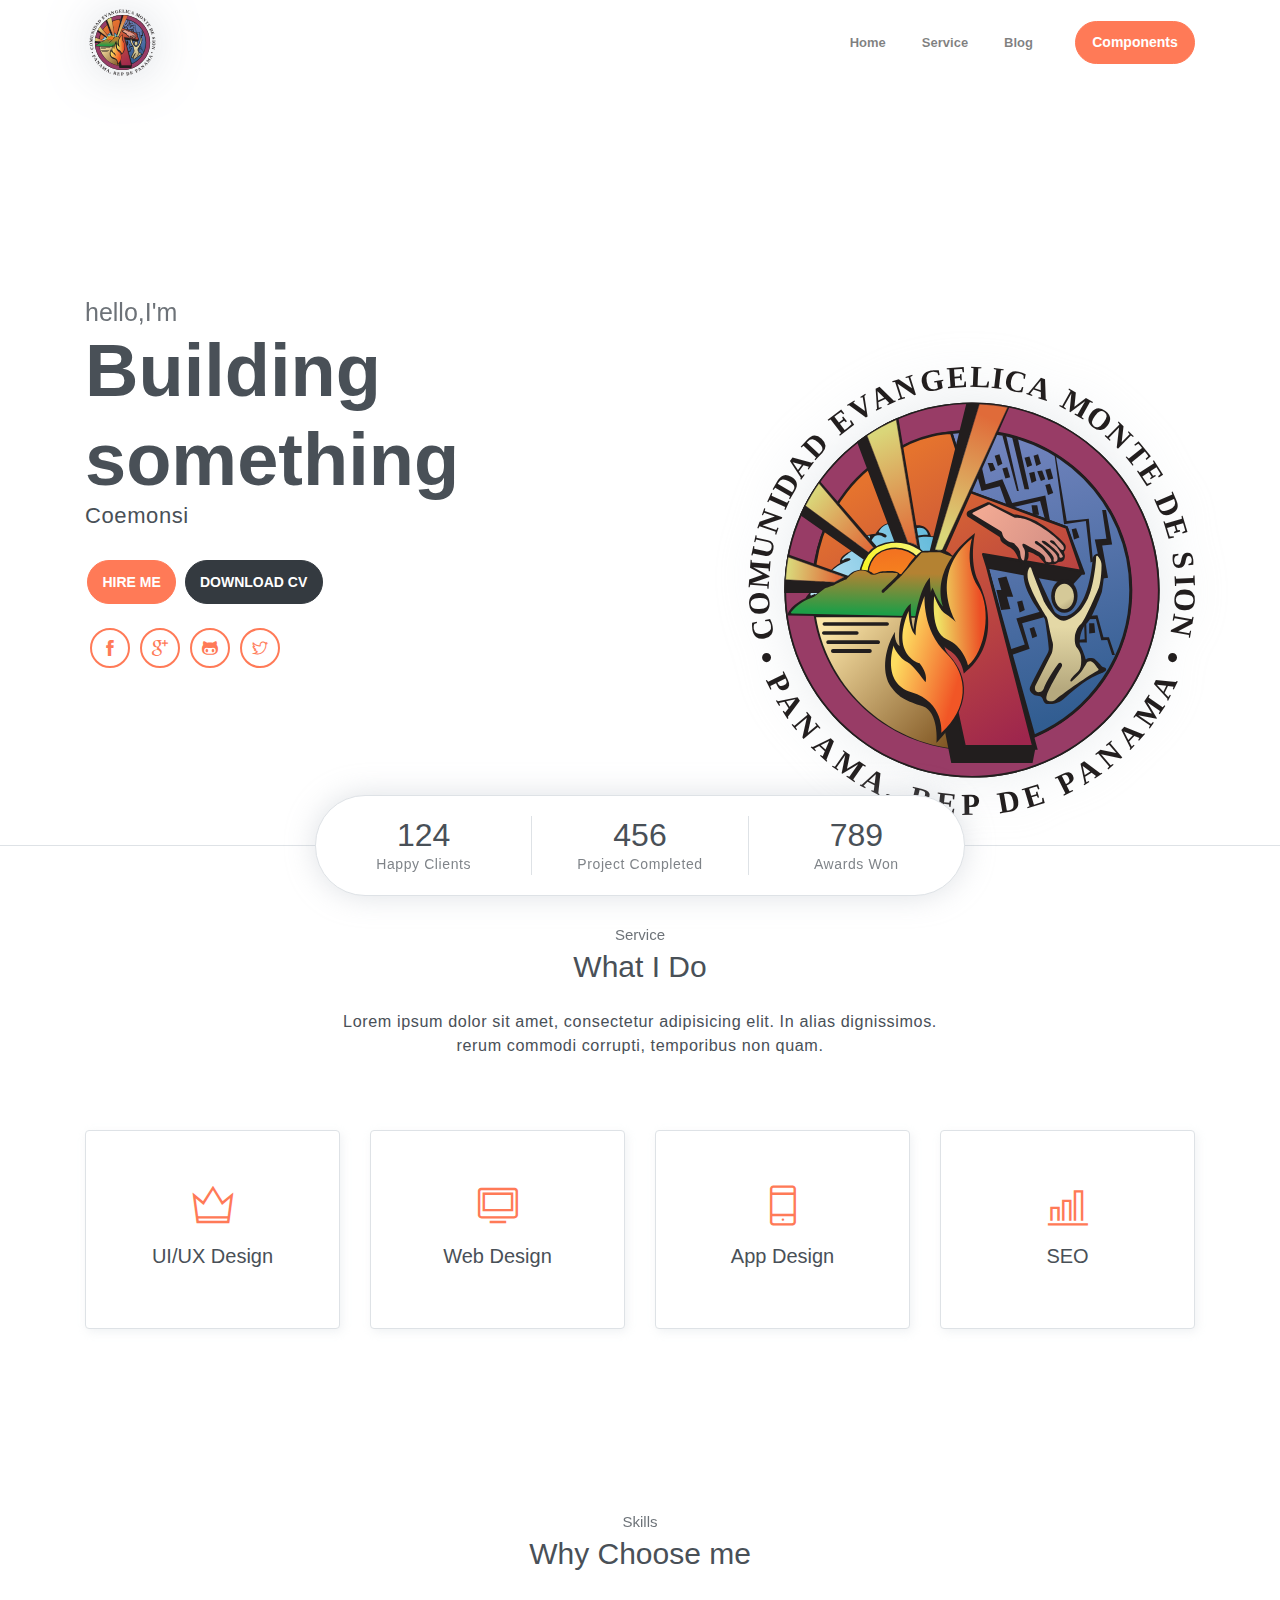
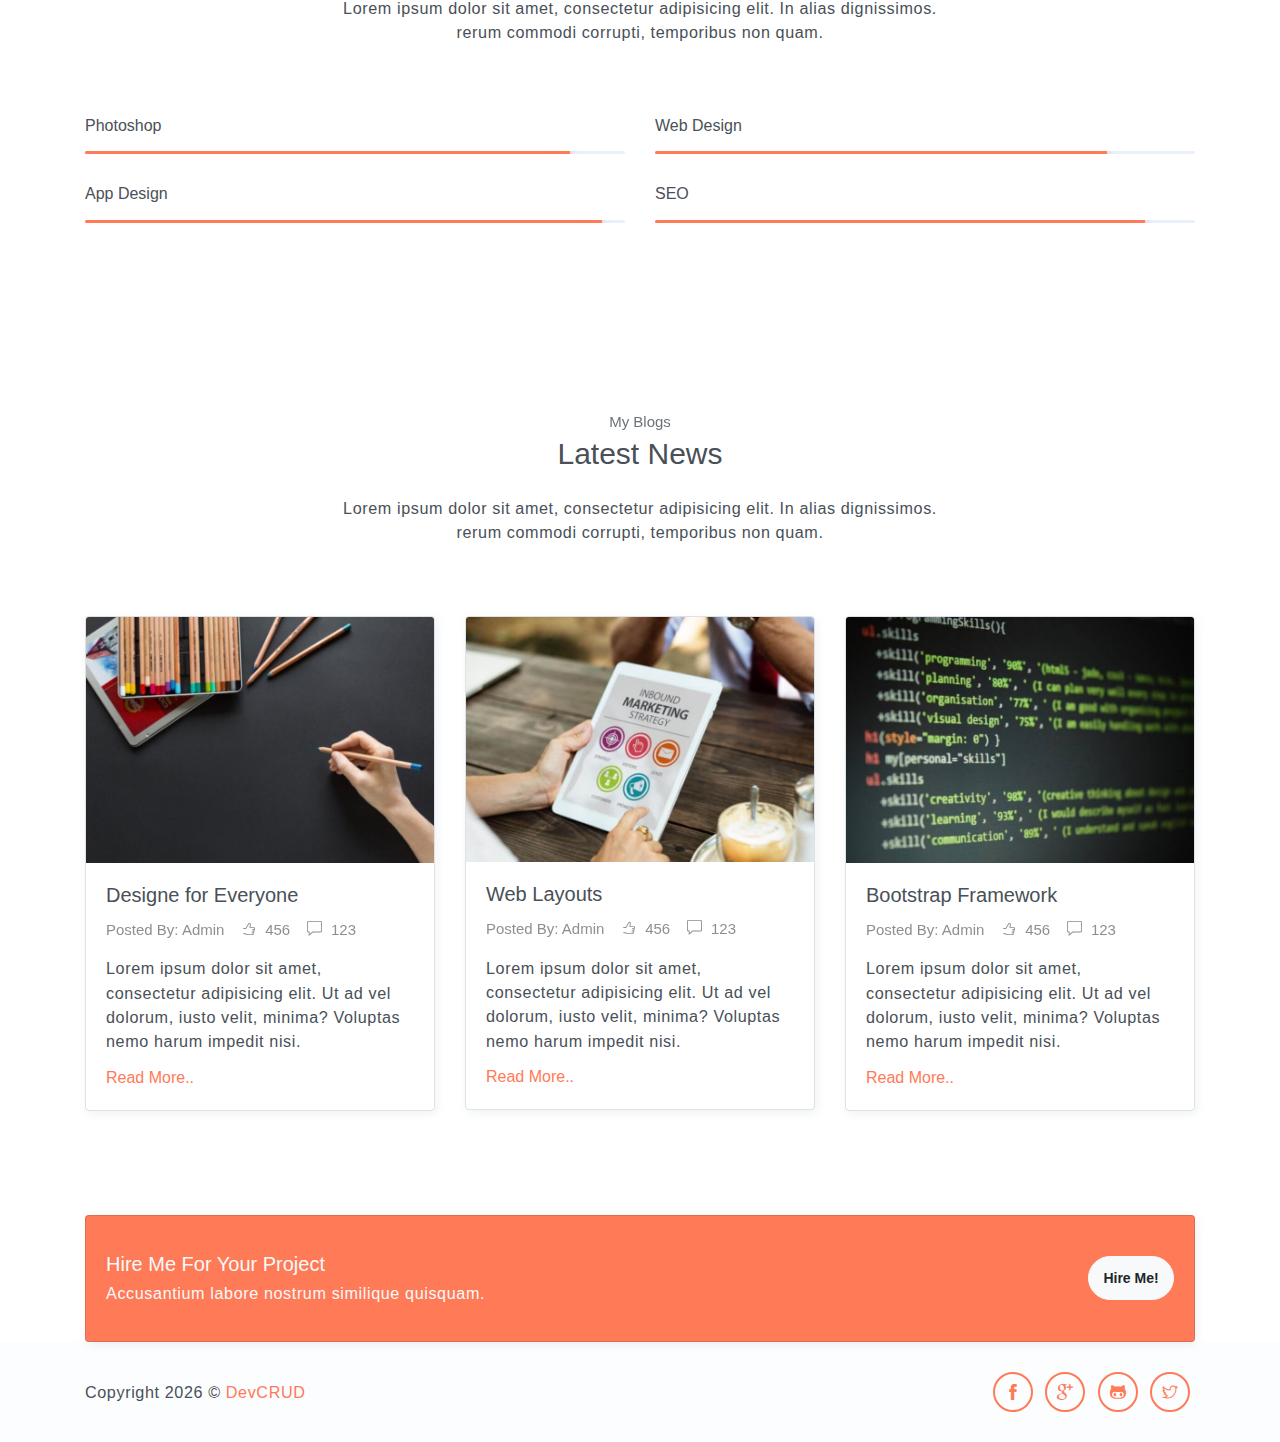
==== index.html @ 8ad47fa1 "Archivos para web agregados" ====
<!DOCTYPE html>
<html lang="en">
<head>
	<meta charset="utf-8">
    <meta name="viewport" content="width=device-width, initial-scale=1, shrink-to-fit=no">
    <meta name="description" content="Start your development with Steller landing page.">
    <meta name="author" content="Devcrud">
    <title>Steller Landing page | Free Bootstrap 4.1 landing page</title>
    <!-- font icons -->
    <link rel="stylesheet" href="assets/vendors/themify-icons/css/themify-icons.css">
    <!-- Bootstrap + Steller main styles -->
	<link rel="stylesheet" href="assets/css/style.css">
</head>
<body data-spy="scroll" data-target=".navbar" data-offset="40" id="home">

    <!-- Page navigation -->
    <nav class="navbar navbar-expand-lg navbar-light fixed-top" data-spy="affix" data-offset-top="0">
        <div class="container">
            <a class="navbar-brand" href="#"><img src="assets/imgs/logo-coemonsi.svg" alt=""></a>
            <button class="navbar-toggler" type="button" data-toggle="collapse" data-target="#navbarSupportedContent" aria-controls="navbarSupportedContent" aria-expanded="false" aria-label="Toggle navigation">
                <span class="navbar-toggler-icon"></span>
            </button>

            <div class="collapse navbar-collapse" id="navbarSupportedContent">
                <ul class="navbar-nav ml-auto align-items-center">
                    <li class="nav-item">
                        <a class="nav-link" href="#home">Home</a>
                    </li>
                    <li class="nav-item">
                        <a class="nav-link" href="#service">Service</a>
                    </li>                   
                    <li class="nav-item">
                        <a class="nav-link" href="#blog">Blog</a>
                    </li>
                    <li class="nav-item">
                        <a class="- btn btn-primary rounded ml-4" href="components.html">Components</a>
                    </li>
                </ul>
            </div>
        </div>          
    </nav>
    <!-- End of page navibation -->

    <!-- Page Header -->
    <header class="header" id="home">
        <div class="container">
            <div class="infos">
                <h6 class="subtitle">hello,I'm</h6>
                <h6 class="title">Building something</h6>
                <p>Coemonsi</p>

                <div class="buttons pt-3">
                    <button class="btn btn-primary rounded">HIRE ME</button>
                    <button class="btn btn-dark rounded">DOWNLOAD CV</button>
                </div>      

                <div class="socials mt-4">
                    <a class="social-item" href="javascript:void(0)"><i class="ti-facebook"></i></a>
                    <a class="social-item" href="javascript:void(0)"><i class="ti-google"></i></a>
                    <a class="social-item" href="javascript:void(0)"><i class="ti-github"></i></a>
                    <a class="social-item" href="javascript:void(0)"><i class="ti-twitter"></i></a>
                </div>
            </div>              
            <div class="img-holder">
                <img src="assets/imgs/logo-coemonsi.svg" alt="">
            </div>      
        </div>  

        <!-- Header-widget -->
        <div class="widget">
            <div class="widget-item">
                <h2>124</h2>
                <p>Happy Clients</p>
            </div>
            <div class="widget-item">
                <h2>456</h2>
                <p>Project Completed</p>
            </div>
            <div class="widget-item">
                <h2>789</h2>
                <p>Awards Won</p>
            </div>
        </div>
    </header>
    <!-- End of Page Header -->
    
    <!-- Service section -->
    <section id="service" class="section">
        <div class="container text-center">
            <h6 class="subtitle">Service</h6>
            <h6 class="section-title mb-4">What I Do</h6>
            <p class="mb-5 pb-4">Lorem ipsum dolor sit amet, consectetur adipisicing elit. In alias dignissimos. <br> rerum commodi corrupti, temporibus non quam.</p>

            <div class="row">
                <div class="col-sm-6 col-md-3 mb-4">
                    <div class="custom-card card border">
                        <div class="card-body">
                            <i class="icon ti-crown"></i>
                            <h5>UI/UX Design</h5>
                        </div>
                    </div>
                </div>
                <div class="col-sm-6 col-md-3 mb-4">
                    <div class="custom-card card border">
                        <div class="card-body">
                            <i class="icon ti-desktop"></i>
                            <h5>Web Design</h5>
                        </div>
                    </div>
                </div>
                <div class="col-sm-6 col-md-3 mb-4">
                    <div class="custom-card card border">
                        <div class="card-body">
                            <i class="icon ti-mobile"></i>
                            <h5>App Design</h5>
                        </div>
                    </div>
                </div>
                <div class="col-sm-6 col-md-3 mb-4">
                    <div class="custom-card card border">
                        <div class="card-body">
                            <i class="icon ti-bar-chart"></i>
                            <h5>SEO</h5>
                        </div>
                    </div>
                </div>
            </div>
        </div>
    </section>
    <!-- End of Sectoin -->

    <!-- Skills section -->
    <section class="section">
        <div class="container text-center">
            <h6 class="subtitle">Skills</h6>
            <h6 class="section-title mb-4">Why Choose me</h6>
            <p class="mb-5 pb-4">Lorem ipsum dolor sit amet, consectetur adipisicing elit. In alias dignissimos. <br> rerum commodi corrupti, temporibus non quam.</p>

            <div class="row text-left">
                <div class="col-sm-6">
                    <h6 class="mb-3">Photoshop</h6>
                    <div class="progress">
                        <div class="progress-bar bg-primary" role="progressbar" style="width: 89%;" aria-valuenow="25" aria-valuemin="0" aria-valuemax="100"><span>89%</span></div>
                    </div>
                </div>
                <div class="col-sm-6">
                    <h6 class="mb-3">Web Design</h6>
                    <div class="progress">
                        <div class="progress-bar bg-primary" role="progressbar" style="width: 83%;" aria-valuenow="25" aria-valuemin="0" aria-valuemax="100"><span>83%</span></div>
                    </div>
                </div>
                <div class="col-sm-6">
                    <h6 class="mb-3">App Design</h6>
                    <div class="progress">
                        <div class="progress-bar bg-primary" role="progressbar" style="width: 95%;" aria-valuenow="25" aria-valuemin="0" aria-valuemax="100"><span>95%</span></div>
                    </div>
                </div>
                <div class="col-sm-6">
                    <h6 class="mb-3">SEO</h6>
                    <div class="progress">
                        <div class="progress-bar bg-primary" role="progressbar" style="width: 90%;" aria-valuenow="25" aria-valuemin="0" aria-valuemax="100"><span>90%</span></div>
                    </div>
                </div>
            </div>  
        </div>
    </section>
    <!-- End of Skills sections -->

    <!-- Blog Section -->
    <section id="blog" class="section">
        <div class="container text-center">
            <h6 class="subtitle">My Blogs</h6>
            <h6 class="section-title mb-4">Latest News</h6>
            <p class="mb-5 pb-4">Lorem ipsum dolor sit amet, consectetur adipisicing elit. In alias dignissimos. <br> rerum commodi corrupti, temporibus non quam.</p>

            <div class="row text-left">
                <div class="col-md-4">
                    <div class="card border mb-4">
                        <img src="assets/imgs/blog-1.jpg" alt="" class="card-img-top w-100">
                        <div class="card-body">
                            <h5 class="card-title">Designe for Everyone</h5>
                            <div class="post-details">
                                <a href="javascript:void(0)">Posted By: Admin</a>
                                <a href="javascript:void(0)"><i class="ti-thumb-up"></i> 456</a>
                                <a href="javascript:void(0)"><i class="ti-comment"></i> 123</a>
                            </div>
                            <p>Lorem ipsum dolor sit amet, consectetur adipisicing elit. Ut ad vel dolorum, iusto velit, minima? Voluptas nemo harum impedit nisi.</p>
                            <a href="javascript:void(0)">Read More..</a>
                        </div>
                    </div>
                </div>
                <div class="col-md-4">
                    <div class="card border mb-4">
                        <img src="assets/imgs/blog-2.jpg" alt="" class="card-img-top w-100">
                        <div class="card-body">
                            <h5 class="card-title">Web Layouts</h5>
                            <div class="post-details">
                                <a href="javascript:void(0)">Posted By: Admin</a>
                                <a href="javascript:void(0)"><i class="ti-thumb-up"></i> 456</a>
                                <a href="javascript:void(0)"><i class="ti-comment"></i> 123</a>
                            </div>
                            <p>Lorem ipsum dolor sit amet, consectetur adipisicing elit. Ut ad vel dolorum, iusto velit, minima? Voluptas nemo harum impedit nisi.</p>
                            <a href="javascript:void(0)">Read More..</a>
                        </div>
                    </div>
                </div>
                <div class="col-md-4">
                    <div class="card border mb-4">
                        <img src="assets/imgs/blog-3.jpg" alt="" class="card-img-top w-100">
                        <div class="card-body">
                            <h5 class="card-title">Bootstrap Framework</h5>
                            <div class="post-details">
                                <a href="javascript:void(0)">Posted By: Admin</a>
                                <a href="javascript:void(0)"><i class="ti-thumb-up"></i> 456</a>
                                <a href="javascript:void(0)"><i class="ti-comment"></i> 123</a>
                            </div>
                            <p>Lorem ipsum dolor sit amet, consectetur adipisicing elit. Ut ad vel dolorum, iusto velit, minima? Voluptas nemo harum impedit nisi.</p>
                            <a href="javascript:void(0)">Read More..</a>
                        </div>
                    </div>
                </div>
            </div>
        </div>
    </section>

    <!-- Hire me section -->
    <section class="bg-gray p-0 section">
        <div class="container">
            <div class="card bg-primary">
                <div class="card-body text-light">
                    <div class="row align-items-center">
                        <div class="col-sm-9 text-center text-sm-left">
                            <h5 class="mt-3">Hire Me For Your Project</h5>
                            <p class="mb-3">Accusantium labore nostrum similique quisquam.</p>
                        </div>
                        <div class="col-sm-3 text-center text-sm-right">
                            <button class="btn btn-light rounded">Hire Me!</button>
                        </div>
                    </div>
                </div> 
            </div>
        </div>
    </section>      
    <!-- End od Hire me section. -->

    <!-- Page Footer -->
    <footer class="page-footer">
        <div class="container">
            <div class="row align-items-center">
                <div class="col-sm-6">
                    <p>Copyright <script>document.write(new Date().getFullYear())</script> &copy; <a href="http://www.devcrud.com" target="_blank">DevCRUD</a></p>
                </div>
                <div class="col-sm-6">
                    <div class="socials">
                        <a class="social-item" href="javascript:void(0)"><i class="ti-facebook"></i></a>
                        <a class="social-item" href="javascript:void(0)"><i class="ti-google"></i></a>
                        <a class="social-item" href="javascript:void(0)"><i class="ti-github"></i></a>
                        <a class="social-item" href="javascript:void(0)"><i class="ti-twitter"></i></a>
                    </div>
                </div>
            </div>
        </div>
    </footer> 
    <!-- End of page footer -->
	
	<!-- core  -->
    <script src="assets/vendors/jquery/jquery-3.4.1.min.js"></script>
    <script src="assets/js/navbar.js"></script>
</body>
</html>
---- assets/vendors/themify-icons/css/themify-icons.css ----
@font-face {
	font-family: 'themify';
	src:url("../fonts/themify.eot?-fvbane");
	src:url("../fonts/themify.eot?#iefix-fvbane") format("embedded-opentype"),
		url("../fonts/themify.woff?-fvbane") format("woff"),
		url("../fonts/themify.ttf?-fvbane") format("truetype"),
		url("../fonts/themify.svg?-fvbane#themify") format("svg");
	font-weight: normal;
	font-style: normal;
}

[class^="ti-"], [class*=" ti-"] {
	font-family: 'themify';
	speak: none;
	font-style: normal;
	font-weight: normal;
	font-variant: normal;
	text-transform: none;
	line-height: 1;

	/* Better Font Rendering =========== */
	-webkit-font-smoothing: antialiased;
	-moz-osx-font-smoothing: grayscale;
}

.ti-wand:before {
	content: "\e600";
}
.ti-volume:before {
	content: "\e601";
}
.ti-user:before {
	content: "\e602";
}
.ti-unlock:before {
	content: "\e603";
}
.ti-unlink:before {
	content: "\e604";
}
.ti-trash:before {
	content: "\e605";
}
.ti-thought:before {
	content: "\e606";
}
.ti-target:before {
	content: "\e607";
}
.ti-tag:before {
	content: "\e608";
}
.ti-tablet:before {
	content: "\e609";
}
.ti-star:before {
	content: "\e60a";
}
.ti-spray:before {
	content: "\e60b";
}
.ti-signal:before {
	content: "\e60c";
}
.ti-shopping-cart:before {
	content: "\e60d";
}
.ti-shopping-cart-full:before {
	content: "\e60e";
}
.ti-settings:before {
	content: "\e60f";
}
.ti-search:before {
	content: "\e610";
}
.ti-zoom-in:before {
	content: "\e611";
}
.ti-zoom-out:before {
	content: "\e612";
}
.ti-cut:before {
	content: "\e613";
}
.ti-ruler:before {
	content: "\e614";
}
.ti-ruler-pencil:before {
	content: "\e615";
}
.ti-ruler-alt:before {
	content: "\e616";
}
.ti-bookmark:before {
	content: "\e617";
}
.ti-bookmark-alt:before {
	content: "\e618";
}
.ti-reload:before {
	content: "\e619";
}
.ti-plus:before {
	content: "\e61a";
}
.ti-pin:before {
	content: "\e61b";
}
.ti-pencil:before {
	content: "\e61c";
}
.ti-pencil-alt:before {
	content: "\e61d";
}
.ti-paint-roller:before {
	content: "\e61e";
}
.ti-paint-bucket:before {
	content: "\e61f";
}
.ti-na:before {
	content: "\e620";
}
.ti-mobile:before {
	content: "\e621";
}
.ti-minus:before {
	content: "\e622";
}
.ti-medall:before {
	content: "\e623";
}
.ti-medall-alt:before {
	content: "\e624";
}
.ti-marker:before {
	content: "\e625";
}
.ti-marker-alt:before {
	content: "\e626";
}
.ti-arrow-up:before {
	content: "\e627";
}
.ti-arrow-right:before {
	content: "\e628";
}
.ti-arrow-left:before {
	content: "\e629";
}
.ti-arrow-down:before {
	content: "\e62a";
}
.ti-lock:before {
	content: "\e62b";
}
.ti-location-arrow:before {
	content: "\e62c";
}
.ti-link:before {
	content: "\e62d";
}
.ti-layout:before {
	content: "\e62e";
}
.ti-layers:before {
	content: "\e62f";
}
.ti-layers-alt:before {
	content: "\e630";
}
.ti-key:before {
	content: "\e631";
}
.ti-import:before {
	content: "\e632";
}
.ti-image:before {
	content: "\e633";
}
.ti-heart:before {
	content: "\e634";
}
.ti-heart-broken:before {
	content: "\e635";
}
.ti-hand-stop:before {
	content: "\e636";
}
.ti-hand-open:before {
	content: "\e637";
}
.ti-hand-drag:before {
	content: "\e638";
}
.ti-folder:before {
	content: "\e639";
}
.ti-flag:before {
	content: "\e63a";
}
.ti-flag-alt:before {
	content: "\e63b";
}
.ti-flag-alt-2:before {
	content: "\e63c";
}
.ti-eye:before {
	content: "\e63d";
}
.ti-export:before {
	content: "\e63e";
}
.ti-exchange-vertical:before {
	content: "\e63f";
}
.ti-desktop:before {
	content: "\e640";
}
.ti-cup:before {
	content: "\e641";
}
.ti-crown:before {
	content: "\e642";
}
.ti-comments:before {
	content: "\e643";
}
.ti-comment:before {
	content: "\e644";
}
.ti-comment-alt:before {
	content: "\e645";
}
.ti-close:before {
	content: "\e646";
}
.ti-clip:before {
	content: "\e647";
}
.ti-angle-up:before {
	content: "\e648";
}
.ti-angle-right:before {
	content: "\e649";
}
.ti-angle-left:before {
	content: "\e64a";
}
.ti-angle-down:before {
	content: "\e64b";
}
.ti-check:before {
	content: "\e64c";
}
.ti-check-box:before {
	content: "\e64d";
}
.ti-camera:before {
	content: "\e64e";
}
.ti-announcement:before {
	content: "\e64f";
}
.ti-brush:before {
	content: "\e650";
}
.ti-briefcase:before {
	content: "\e651";
}
.ti-bolt:before {
	content: "\e652";
}
.ti-bolt-alt:before {
	content: "\e653";
}
.ti-blackboard:before {
	content: "\e654";
}
.ti-bag:before {
	content: "\e655";
}
.ti-move:before {
	content: "\e656";
}
.ti-arrows-vertical:before {
	content: "\e657";
}
.ti-arrows-horizontal:before {
	content: "\e658";
}
.ti-fullscreen:before {
	content: "\e659";
}
.ti-arrow-top-right:before {
	content: "\e65a";
}
.ti-arrow-top-left:before {
	content: "\e65b";
}
.ti-arrow-circle-up:before {
	content: "\e65c";
}
.ti-arrow-circle-right:before {
	content: "\e65d";
}
.ti-arrow-circle-left:before {
	content: "\e65e";
}
.ti-arrow-circle-down:before {
	content: "\e65f";
}
.ti-angle-double-up:before {
	content: "\e660";
}
.ti-angle-double-right:before {
	content: "\e661";
}
.ti-angle-double-left:before {
	content: "\e662";
}
.ti-angle-double-down:before {
	content: "\e663";
}
.ti-zip:before {
	content: "\e664";
}
.ti-world:before {
	content: "\e665";
}
.ti-wheelchair:before {
	content: "\e666";
}
.ti-view-list:before {
	content: "\e667";
}
.ti-view-list-alt:before {
	content: "\e668";
}
.ti-view-grid:before {
	content: "\e669";
}
.ti-uppercase:before {
	content: "\e66a";
}
.ti-upload:before {
	content: "\e66b";
}
.ti-underline:before {
	content: "\e66c";
}
.ti-truck:before {
	content: "\e66d";
}
.ti-timer:before {
	content: "\e66e";
}
.ti-ticket:before {
	content: "\e66f";
}
.ti-thumb-up:before {
	content: "\e670";
}
.ti-thumb-down:before {
	content: "\e671";
}
.ti-text:before {
	content: "\e672";
}
.ti-stats-up:before {
	content: "\e673";
}
.ti-stats-down:before {
	content: "\e674";
}
.ti-split-v:before {
	content: "\e675";
}
.ti-split-h:before {
	content: "\e676";
}
.ti-smallcap:before {
	content: "\e677";
}
.ti-shine:before {
	content: "\e678";
}
.ti-shift-right:before {
	content: "\e679";
}
.ti-shift-left:before {
	content: "\e67a";
}
.ti-shield:before {
	content: "\e67b";
}
.ti-notepad:before {
	content: "\e67c";
}
.ti-server:before {
	content: "\e67d";
}
.ti-quote-right:before {
	content: "\e67e";
}
.ti-quote-left:before {
	content: "\e67f";
}
.ti-pulse:before {
	content: "\e680";
}
.ti-printer:before {
	content: "\e681";
}
.ti-power-off:before {
	content: "\e682";
}
.ti-plug:before {
	content: "\e683";
}
.ti-pie-chart:before {
	content: "\e684";
}
.ti-paragraph:before {
	content: "\e685";
}
.ti-panel:before {
	content: "\e686";
}
.ti-package:before {
	content: "\e687";
}
.ti-music:before {
	content: "\e688";
}
.ti-music-alt:before {
	content: "\e689";
}
.ti-mouse:before {
	content: "\e68a";
}
.ti-mouse-alt:before {
	content: "\e68b";
}
.ti-money:before {
	content: "\e68c";
}
.ti-microphone:before {
	content: "\e68d";
}
.ti-menu:before {
	content: "\e68e";
}
.ti-menu-alt:before {
	content: "\e68f";
}
.ti-map:before {
	content: "\e690";
}
.ti-map-alt:before {
	content: "\e691";
}
.ti-loop:before {
	content: "\e692";
}
.ti-location-pin:before {
	content: "\e693";
}
.ti-list:before {
	content: "\e694";
}
.ti-light-bulb:before {
	content: "\e695";
}
.ti-Italic:before {
	content: "\e696";
}
.ti-info:before {
	content: "\e697";
}
.ti-infinite:before {
	content: "\e698";
}
.ti-id-badge:before {
	content: "\e699";
}
.ti-hummer:before {
	content: "\e69a";
}
.ti-home:before {
	content: "\e69b";
}
.ti-help:before {
	content: "\e69c";
}
.ti-headphone:before {
	content: "\e69d";
}
.ti-harddrives:before {
	content: "\e69e";
}
.ti-harddrive:before {
	content: "\e69f";
}
.ti-gift:before {
	content: "\e6a0";
}
.ti-game:before {
	content: "\e6a1";
}
.ti-filter:before {
	content: "\e6a2";
}
.ti-files:before {
	content: "\e6a3";
}
.ti-file:before {
	content: "\e6a4";
}
.ti-eraser:before {
	content: "\e6a5";
}
.ti-envelope:before {
	content: "\e6a6";
}
.ti-download:before {
	content: "\e6a7";
}
.ti-direction:before {
	content: "\e6a8";
}
.ti-direction-alt:before {
	content: "\e6a9";
}
.ti-dashboard:before {
	content: "\e6aa";
}
.ti-control-stop:before {
	content: "\e6ab";
}
.ti-control-shuffle:before {
	content: "\e6ac";
}
.ti-control-play:before {
	content: "\e6ad";
}
.ti-control-pause:before {
	content: "\e6ae";
}
.ti-control-forward:before {
	content: "\e6af";
}
.ti-control-backward:before {
	content: "\e6b0";
}
.ti-cloud:before {
	content: "\e6b1";
}
.ti-cloud-up:before {
	content: "\e6b2";
}
.ti-cloud-down:before {
	content: "\e6b3";
}
.ti-clipboard:before {
	content: "\e6b4";
}
.ti-car:before {
	content: "\e6b5";
}
.ti-calendar:before {
	content: "\e6b6";
}
.ti-book:before {
	content: "\e6b7";
}
.ti-bell:before {
	content: "\e6b8";
}
.ti-basketball:before {
	content: "\e6b9";
}
.ti-bar-chart:before {
	content: "\e6ba";
}
.ti-bar-chart-alt:before {
	content: "\e6bb";
}
.ti-back-right:before {
	content: "\e6bc";
}
.ti-back-left:before {
	content: "\e6bd";
}
.ti-arrows-corner:before {
	content: "\e6be";
}
.ti-archive:before {
	content: "\e6bf";
}
.ti-anchor:before {
	content: "\e6c0";
}
.ti-align-right:before {
	content: "\e6c1";
}
.ti-align-left:before {
	content: "\e6c2";
}
.ti-align-justify:before {
	content: "\e6c3";
}
.ti-align-center:before {
	content: "\e6c4";
}
.ti-alert:before {
	content: "\e6c5";
}
.ti-alarm-clock:before {
	content: "\e6c6";
}
.ti-agenda:before {
	content: "\e6c7";
}
.ti-write:before {
	content: "\e6c8";
}
.ti-window:before {
	content: "\e6c9";
}
.ti-widgetized:before {
	content: "\e6ca";
}
.ti-widget:before {
	content: "\e6cb";
}
.ti-widget-alt:before {
	content: "\e6cc";
}
.ti-wallet:before {
	content: "\e6cd";
}
.ti-video-clapper:before {
	content: "\e6ce";
}
.ti-video-camera:before {
	content: "\e6cf";
}
.ti-vector:before {
	content: "\e6d0";
}
.ti-themify-logo:before {
	content: "\e6d1";
}
.ti-themify-favicon:before {
	content: "\e6d2";
}
.ti-themify-favicon-alt:before {
	content: "\e6d3";
}
.ti-support:before {
	content: "\e6d4";
}
.ti-stamp:before {
	content: "\e6d5";
}
.ti-split-v-alt:before {
	content: "\e6d6";
}
.ti-slice:before {
	content: "\e6d7";
}
.ti-shortcode:before {
	content: "\e6d8";
}
.ti-shift-right-alt:before {
	content: "\e6d9";
}
.ti-shift-left-alt:before {
	content: "\e6da";
}
.ti-ruler-alt-2:before {
	content: "\e6db";
}
.ti-receipt:before {
	content: "\e6dc";
}
.ti-pin2:before {
	content: "\e6dd";
}
.ti-pin-alt:before {
	content: "\e6de";
}
.ti-pencil-alt2:before {
	content: "\e6df";
}
.ti-palette:before {
	content: "\e6e0";
}
.ti-more:before {
	content: "\e6e1";
}
.ti-more-alt:before {
	content: "\e6e2";
}
.ti-microphone-alt:before {
	content: "\e6e3";
}
.ti-magnet:before {
	content: "\e6e4";
}
.ti-line-double:before {
	content: "\e6e5";
}
.ti-line-dotted:before {
	content: "\e6e6";
}
.ti-line-dashed:before {
	content: "\e6e7";
}
.ti-layout-width-full:before {
	content: "\e6e8";
}
.ti-layout-width-default:before {
	content: "\e6e9";
}
.ti-layout-width-default-alt:before {
	content: "\e6ea";
}
.ti-layout-tab:before {
	content: "\e6eb";
}
.ti-layout-tab-window:before {
	content: "\e6ec";
}
.ti-layout-tab-v:before {
	content: "\e6ed";
}
.ti-layout-tab-min:before {
	content: "\e6ee";
}
.ti-layout-slider:before {
	content: "\e6ef";
}
.ti-layout-slider-alt:before {
	content: "\e6f0";
}
.ti-layout-sidebar-right:before {
	content: "\e6f1";
}
.ti-layout-sidebar-none:before {
	content: "\e6f2";
}
.ti-layout-sidebar-left:before {
	content: "\e6f3";
}
.ti-layout-placeholder:before {
	content: "\e6f4";
}
.ti-layout-menu:before {
	content: "\e6f5";
}
.ti-layout-menu-v:before {
	content: "\e6f6";
}
.ti-layout-menu-separated:before {
	content: "\e6f7";
}
.ti-layout-menu-full:before {
	content: "\e6f8";
}
.ti-layout-media-right-alt:before {
	content: "\e6f9";
}
.ti-layout-media-right:before {
	content: "\e6fa";
}
.ti-layout-media-overlay:before {
	content: "\e6fb";
}
.ti-layout-media-overlay-alt:before {
	content: "\e6fc";
}
.ti-layout-media-overlay-alt-2:before {
	content: "\e6fd";
}
.ti-layout-media-left-alt:before {
	content: "\e6fe";
}
.ti-layout-media-left:before {
	content: "\e6ff";
}
.ti-layout-media-center-alt:before {
	content: "\e700";
}
.ti-layout-media-center:before {
	content: "\e701";
}
.ti-layout-list-thumb:before {
	content: "\e702";
}
.ti-layout-list-thumb-alt:before {
	content: "\e703";
}
.ti-layout-list-post:before {
	content: "\e704";
}
.ti-layout-list-large-image:before {
	content: "\e705";
}
.ti-layout-line-solid:before {
	content: "\e706";
}
.ti-layout-grid4:before {
	content: "\e707";
}
.ti-layout-grid3:before {
	content: "\e708";
}
.ti-layout-grid2:before {
	content: "\e709";
}
.ti-layout-grid2-thumb:before {
	content: "\e70a";
}
.ti-layout-cta-right:before {
	content: "\e70b";
}
.ti-layout-cta-left:before {
	content: "\e70c";
}
.ti-layout-cta-center:before {
	content: "\e70d";
}
.ti-layout-cta-btn-right:before {
	content: "\e70e";
}
.ti-layout-cta-btn-left:before {
	content: "\e70f";
}
.ti-layout-column4:before {
	content: "\e710";
}
.ti-layout-column3:before {
	content: "\e711";
}
.ti-layout-column2:before {
	content: "\e712";
}
.ti-layout-accordion-separated:before {
	content: "\e713";
}
.ti-layout-accordion-merged:before {
	content: "\e714";
}
.ti-layout-accordion-list:before {
	content: "\e715";
}
.ti-ink-pen:before {
	content: "\e716";
}
.ti-info-alt:before {
	content: "\e717";
}
.ti-help-alt:before {
	content: "\e718";
}
.ti-headphone-alt:before {
	content: "\e719";
}
.ti-hand-point-up:before {
	content: "\e71a";
}
.ti-hand-point-right:before {
	content: "\e71b";
}
.ti-hand-point-left:before {
	content: "\e71c";
}
.ti-hand-point-down:before {
	content: "\e71d";
}
.ti-gallery:before {
	content: "\e71e";
}
.ti-face-smile:before {
	content: "\e71f";
}
.ti-face-sad:before {
	content: "\e720";
}
.ti-credit-card:before {
	content: "\e721";
}
.ti-control-skip-forward:before {
	content: "\e722";
}
.ti-control-skip-backward:before {
	content: "\e723";
}
.ti-control-record:before {
	content: "\e724";
}
.ti-control-eject:before {
	content: "\e725";
}
.ti-comments-smiley:before {
	content: "\e726";
}
.ti-brush-alt:before {
	content: "\e727";
}
.ti-youtube:before {
	content: "\e728";
}
.ti-vimeo:before {
	content: "\e729";
}
.ti-twitter:before {
	content: "\e72a";
}
.ti-time:before {
	content: "\e72b";
}
.ti-tumblr:before {
	content: "\e72c";
}
.ti-skype:before {
	content: "\e72d";
}
.ti-share:before {
	content: "\e72e";
}
.ti-share-alt:before {
	content: "\e72f";
}
.ti-rocket:before {
	content: "\e730";
}
.ti-pinterest:before {
	content: "\e731";
}
.ti-new-window:before {
	content: "\e732";
}
.ti-microsoft:before {
	content: "\e733";
}
.ti-list-ol:before {
	content: "\e734";
}
.ti-linkedin:before {
	content: "\e735";
}
.ti-layout-sidebar-2:before {
	content: "\e736";
}
.ti-layout-grid4-alt:before {
	content: "\e737";
}
.ti-layout-grid3-alt:before {
	content: "\e738";
}
.ti-layout-grid2-alt:before {
	content: "\e739";
}
.ti-layout-column4-alt:before {
	content: "\e73a";
}
.ti-layout-column3-alt:before {
	content: "\e73b";
}
.ti-layout-column2-alt:before {
	content: "\e73c";
}
.ti-instagram:before {
	content: "\e73d";
}
.ti-google:before {
	content: "\e73e";
}
.ti-github:before {
	content: "\e73f";
}
.ti-flickr:before {
	content: "\e740";
}
.ti-facebook:before {
	content: "\e741";
}
.ti-dropbox:before {
	content: "\e742";
}
.ti-dribbble:before {
	content: "\e743";
}
.ti-apple:before {
	content: "\e744";
}
.ti-android:before {
	content: "\e745";
}
.ti-save:before {
	content: "\e746";
}
.ti-save-alt:before {
	content: "\e747";
}
.ti-yahoo:before {
	content: "\e748";
}
.ti-wordpress:before {
	content: "\e749";
}
.ti-vimeo-alt:before {
	content: "\e74a";
}
.ti-twitter-alt:before {
	content: "\e74b";
}
.ti-tumblr-alt:before {
	content: "\e74c";
}
.ti-trello:before {
	content: "\e74d";
}
.ti-stack-overflow:before {
	content: "\e74e";
}
.ti-soundcloud:before {
	content: "\e74f";
}
.ti-sharethis:before {
	content: "\e750";
}
.ti-sharethis-alt:before {
	content: "\e751";
}
.ti-reddit:before {
	content: "\e752";
}
.ti-pinterest-alt:before {
	content: "\e753";
}
.ti-microsoft-alt:before {
	content: "\e754";
}
.ti-linux:before {
	content: "\e755";
}
.ti-jsfiddle:before {
	content: "\e756";
}
.ti-joomla:before {
	content: "\e757";
}
.ti-html5:before {
	content: "\e758";
}
.ti-flickr-alt:before {
	content: "\e759";
}
.ti-email:before {
	content: "\e75a";
}
.ti-drupal:before {
	content: "\e75b";
}
.ti-dropbox-alt:before {
	content: "\e75c";
}
.ti-css3:before {
	content: "\e75d";
}
.ti-rss:before {
	content: "\e75e";
}
.ti-rss-alt:before {
	content: "\e75f";
}
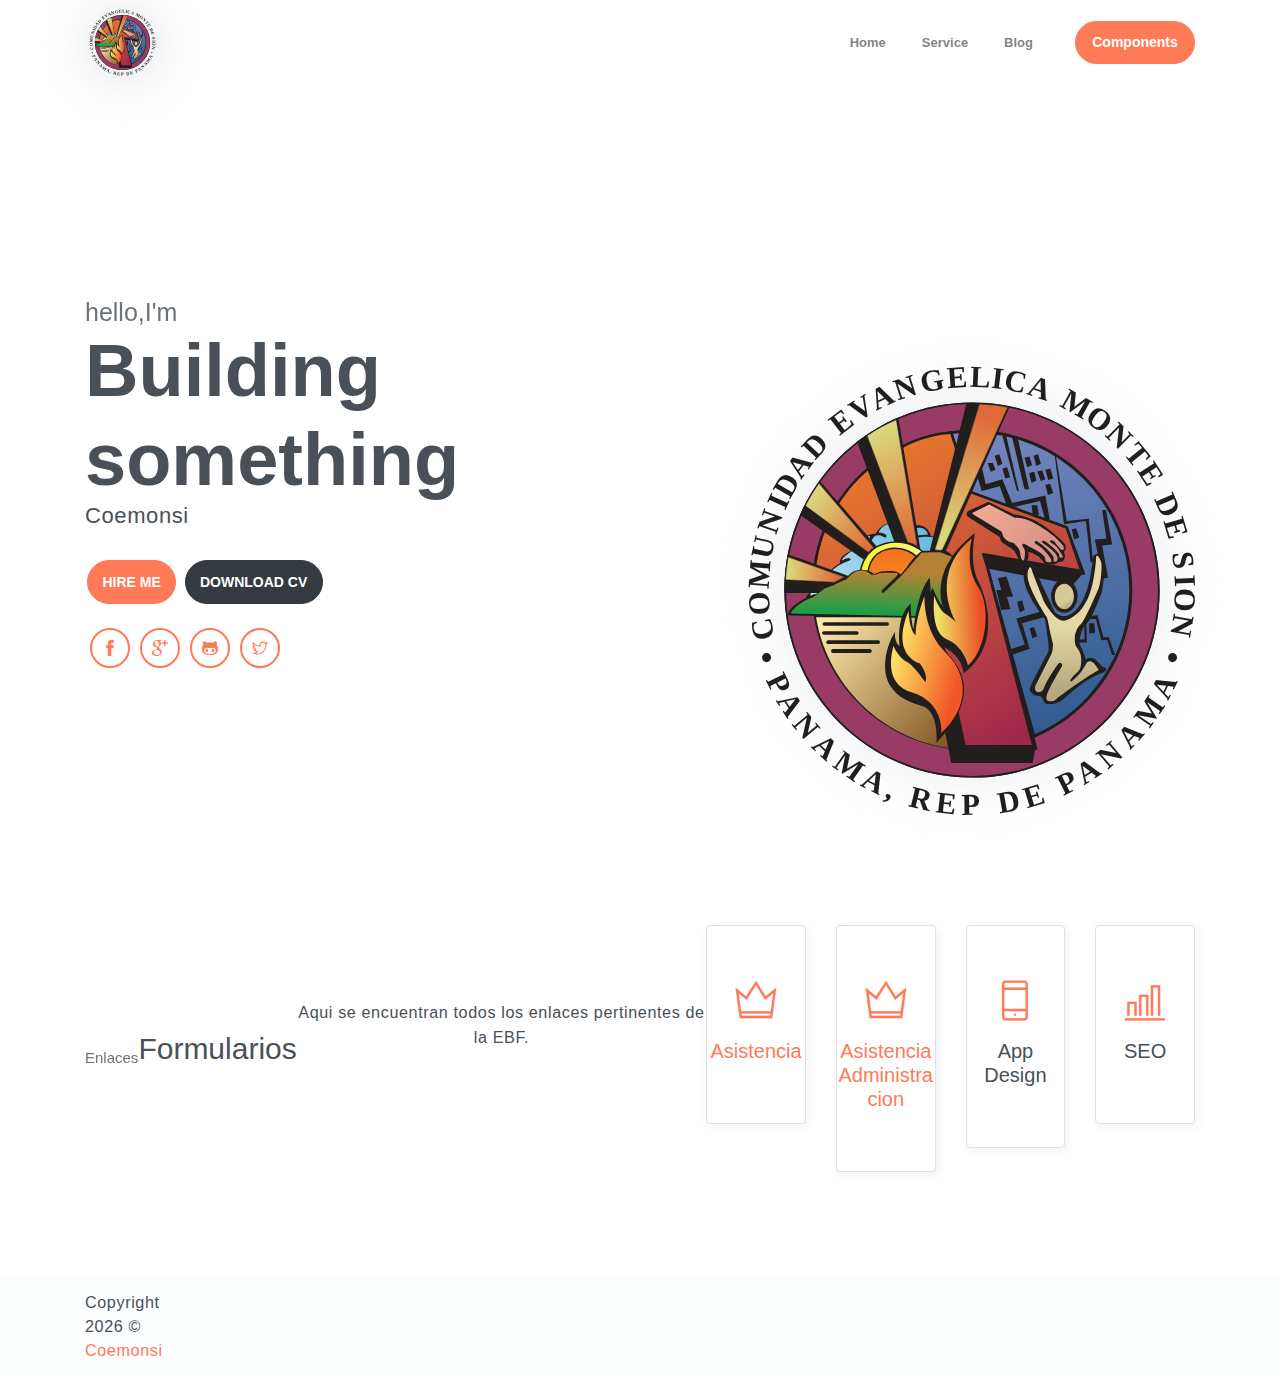
==== commit b73594ca: "Update index.html" ====
--- a/index.html
+++ b/index.html
@@ -65,47 +65,33 @@
                 <img src="assets/imgs/logo-coemonsi.svg" alt="">
             </div>      
         </div>  
-
-        <!-- Header-widget -->
-        <div class="widget">
-            <div class="widget-item">
-                <h2>124</h2>
-                <p>Happy Clients</p>
-            </div>
-            <div class="widget-item">
-                <h2>456</h2>
-                <p>Project Completed</p>
-            </div>
-            <div class="widget-item">
-                <h2>789</h2>
-                <p>Awards Won</p>
-            </div>
-        </div>
-    </header>
-    <!-- End of Page Header -->
     
     <!-- Service section -->
     <section id="service" class="section">
         <div class="container text-center">
-            <h6 class="subtitle">Service</h6>
-            <h6 class="section-title mb-4">What I Do</h6>
-            <p class="mb-5 pb-4">Lorem ipsum dolor sit amet, consectetur adipisicing elit. In alias dignissimos. <br> rerum commodi corrupti, temporibus non quam.</p>
+            <h6 class="subtitle">Enlaces</h6>
+            <h6 class="section-title mb-4">Formularios</h6>
+            <p class="mb-5 pb-4">Aqui se encuentran todos los enlaces pertinentes de la EBF. <br></p>
 
             <div class="row">
                 <div class="col-sm-6 col-md-3 mb-4">
                     <div class="custom-card card border">
-                        <div class="card-body">
+                        <a href="https://forms.gle/XP5o217rst4uZi8W9" target="_blank">
+			<div class="card-body">
                             <i class="icon ti-crown"></i>
-                            <h5>UI/UX Design</h5>
+                            <h5>Asistencia</h5>
                         </div>
+			</a>
                     </div>
                 </div>
                 <div class="col-sm-6 col-md-3 mb-4">
                     <div class="custom-card card border">
-                        <div class="card-body">
-                            <i class="icon ti-desktop"></i>
-                            <h5>Web Design</h5>
+                        <a href="https://forms.gle/XP5o217rst4uZi8W9" target="_blank">
+			<div class="card-body">
+                            <i class="icon ti-crown"></i>
+                            <h5>Asistencia Administracion</h5>
                         </div>
+			</a>
                     </div>
                 </div>
                 <div class="col-sm-6 col-md-3 mb-4">
@@ -127,136 +113,25 @@
             </div>
         </div>
     </section>
-    <!-- End of Sectoin -->
+    <!-- End of Section -->
 
-    <!-- Skills section -->
-    <section class="section">
-        <div class="container text-center">
-            <h6 class="subtitle">Skills</h6>
-            <h6 class="section-title mb-4">Why Choose me</h6>
-            <p class="mb-5 pb-4">Lorem ipsum dolor sit amet, consectetur adipisicing elit. In alias dignissimos. <br> rerum commodi corrupti, temporibus non quam.</p>
-
-            <div class="row text-left">
-                <div class="col-sm-6">
-                    <h6 class="mb-3">Photoshop</h6>
-                    <div class="progress">
-                        <div class="progress-bar bg-primary" role="progressbar" style="width: 89%;" aria-valuenow="25" aria-valuemin="0" aria-valuemax="100"><span>89%</span></div>
-                    </div>
-                </div>
-                <div class="col-sm-6">
-                    <h6 class="mb-3">Web Design</h6>
-                    <div class="progress">
-                        <div class="progress-bar bg-primary" role="progressbar" style="width: 83%;" aria-valuenow="25" aria-valuemin="0" aria-valuemax="100"><span>83%</span></div>
-                    </div>
-                </div>
-                <div class="col-sm-6">
-                    <h6 class="mb-3">App Design</h6>
-                    <div class="progress">
-                        <div class="progress-bar bg-primary" role="progressbar" style="width: 95%;" aria-valuenow="25" aria-valuemin="0" aria-valuemax="100"><span>95%</span></div>
-                    </div>
-                </div>
-                <div class="col-sm-6">
-                    <h6 class="mb-3">SEO</h6>
-                    <div class="progress">
-                        <div class="progress-bar bg-primary" role="progressbar" style="width: 90%;" aria-valuenow="25" aria-valuemin="0" aria-valuemax="100"><span>90%</span></div>
-                    </div>
-                </div>
-            </div>  
-        </div>
-    </section>
-    <!-- End of Skills sections -->
-
-    <!-- Blog Section -->
-    <section id="blog" class="section">
-        <div class="container text-center">
-            <h6 class="subtitle">My Blogs</h6>
-            <h6 class="section-title mb-4">Latest News</h6>
-            <p class="mb-5 pb-4">Lorem ipsum dolor sit amet, consectetur adipisicing elit. In alias dignissimos. <br> rerum commodi corrupti, temporibus non quam.</p>
-
-            <div class="row text-left">
-                <div class="col-md-4">
-                    <div class="card border mb-4">
-                        <img src="assets/imgs/blog-1.jpg" alt="" class="card-img-top w-100">
-                        <div class="card-body">
-                            <h5 class="card-title">Designe for Everyone</h5>
-                            <div class="post-details">
-                                <a href="javascript:void(0)">Posted By: Admin</a>
-                                <a href="javascript:void(0)"><i class="ti-thumb-up"></i> 456</a>
-                                <a href="javascript:void(0)"><i class="ti-comment"></i> 123</a>
-                            </div>
-                            <p>Lorem ipsum dolor sit amet, consectetur adipisicing elit. Ut ad vel dolorum, iusto velit, minima? Voluptas nemo harum impedit nisi.</p>
-                            <a href="javascript:void(0)">Read More..</a>
-                        </div>
-                    </div>
-                </div>
-                <div class="col-md-4">
-                    <div class="card border mb-4">
-                        <img src="assets/imgs/blog-2.jpg" alt="" class="card-img-top w-100">
-                        <div class="card-body">
-                            <h5 class="card-title">Web Layouts</h5>
-                            <div class="post-details">
-                                <a href="javascript:void(0)">Posted By: Admin</a>
-                                <a href="javascript:void(0)"><i class="ti-thumb-up"></i> 456</a>
-                                <a href="javascript:void(0)"><i class="ti-comment"></i> 123</a>
-                            </div>
-                            <p>Lorem ipsum dolor sit amet, consectetur adipisicing elit. Ut ad vel dolorum, iusto velit, minima? Voluptas nemo harum impedit nisi.</p>
-                            <a href="javascript:void(0)">Read More..</a>
-                        </div>
-                    </div>
-                </div>
-                <div class="col-md-4">
-                    <div class="card border mb-4">
-                        <img src="assets/imgs/blog-3.jpg" alt="" class="card-img-top w-100">
-                        <div class="card-body">
-                            <h5 class="card-title">Bootstrap Framework</h5>
-                            <div class="post-details">
-                                <a href="javascript:void(0)">Posted By: Admin</a>
-                                <a href="javascript:void(0)"><i class="ti-thumb-up"></i> 456</a>
-                                <a href="javascript:void(0)"><i class="ti-comment"></i> 123</a>
-                            </div>
-                            <p>Lorem ipsum dolor sit amet, consectetur adipisicing elit. Ut ad vel dolorum, iusto velit, minima? Voluptas nemo harum impedit nisi.</p>
-                            <a href="javascript:void(0)">Read More..</a>
-                        </div>
-                    </div>
-                </div>
-            </div>
-        </div>
-    </section>
-
-    <!-- Hire me section -->
-    <section class="bg-gray p-0 section">
-        <div class="container">
-            <div class="card bg-primary">
-                <div class="card-body text-light">
-                    <div class="row align-items-center">
-                        <div class="col-sm-9 text-center text-sm-left">
-                            <h5 class="mt-3">Hire Me For Your Project</h5>
-                            <p class="mb-3">Accusantium labore nostrum similique quisquam.</p>
-                        </div>
-                        <div class="col-sm-3 text-center text-sm-right">
-                            <button class="btn btn-light rounded">Hire Me!</button>
-                        </div>
-                    </div>
-                </div> 
-            </div>
-        </div>
-    </section>      
-    <!-- End od Hire me section. -->
 
     <!-- Page Footer -->
     <footer class="page-footer">
         <div class="container">
             <div class="row align-items-center">
                 <div class="col-sm-6">
-                    <p>Copyright <script>document.write(new Date().getFullYear())</script> &copy; <a href="http://www.devcrud.com" target="_blank">DevCRUD</a></p>
+                    <p>Copyright <script>document.write(new Date().getFullYear())</script> &copy; <a href="http://mpinilla.me" target="_blank">Coemonsi</a></p>
                 </div>
                 <div class="col-sm-6">
+		<!--
                     <div class="socials">
                         <a class="social-item" href="javascript:void(0)"><i class="ti-facebook"></i></a>
                         <a class="social-item" href="javascript:void(0)"><i class="ti-google"></i></a>
                         <a class="social-item" href="javascript:void(0)"><i class="ti-github"></i></a>
                         <a class="social-item" href="javascript:void(0)"><i class="ti-twitter"></i></a>
                     </div>
+		-->
                 </div>
             </div>
         </div>
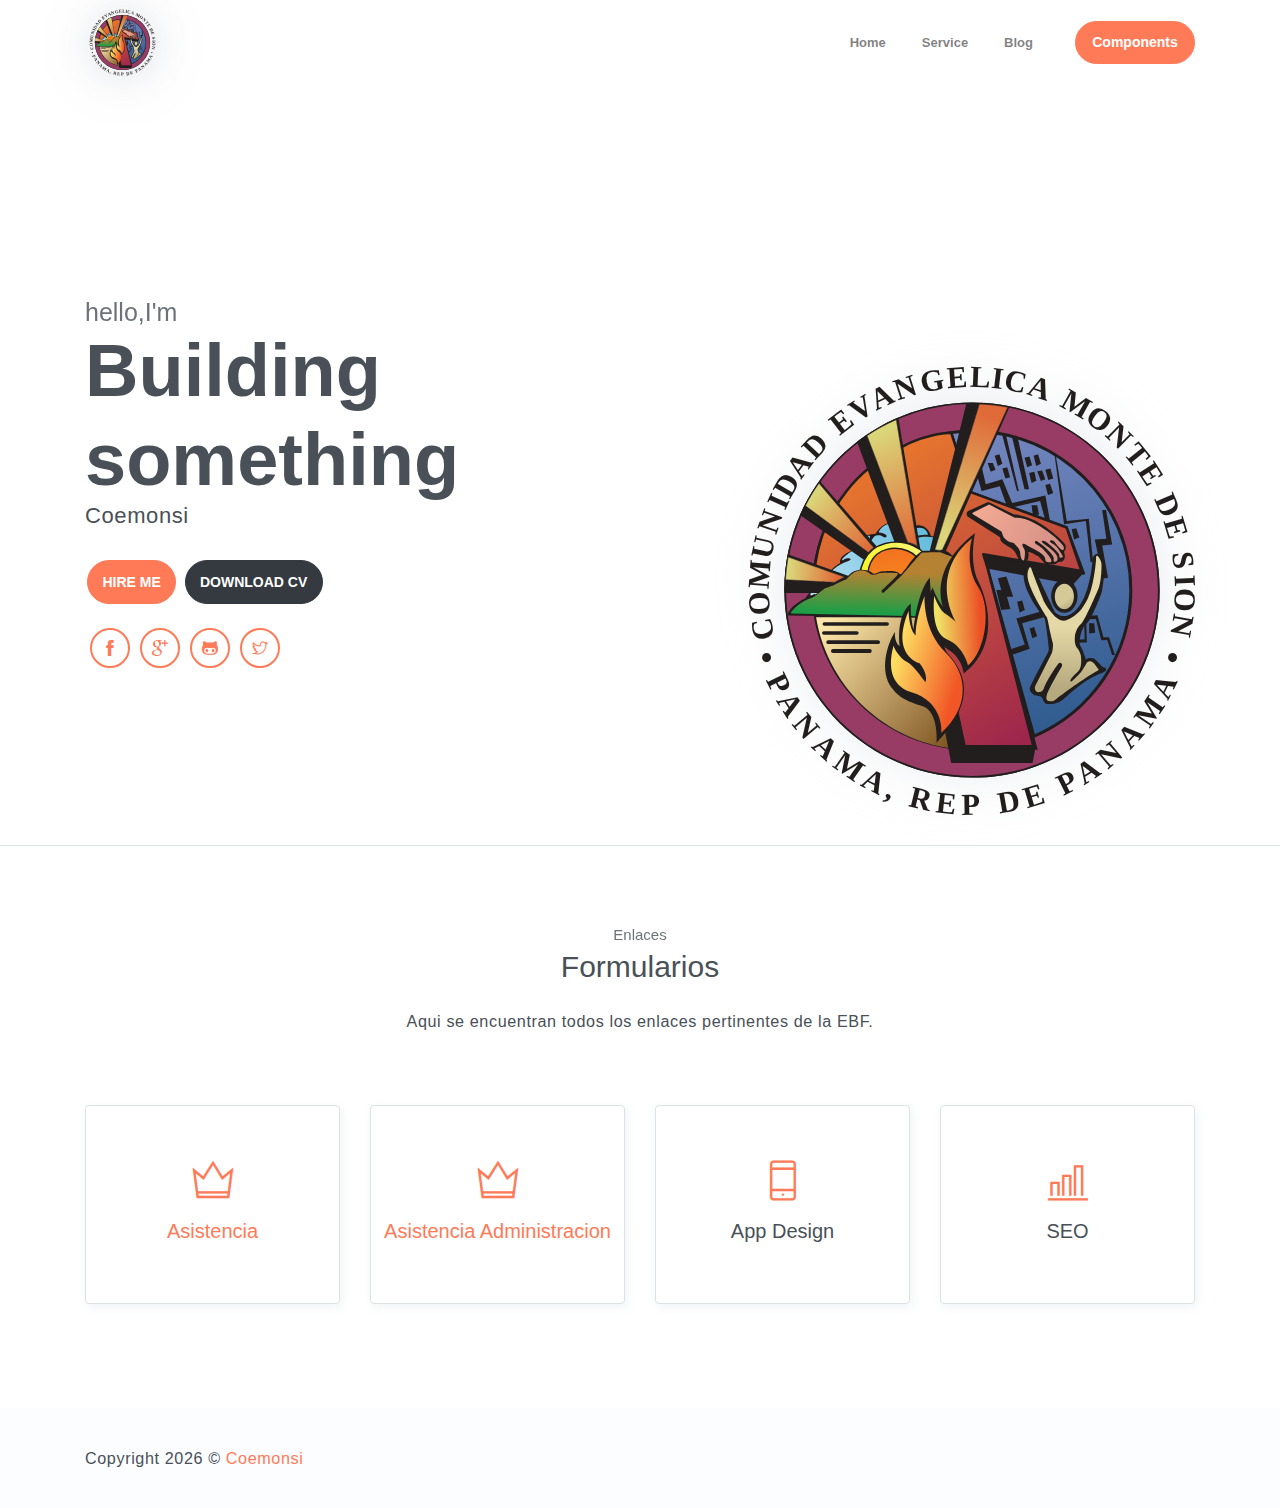
==== commit 8c3f0ad7: "Arreglo cierre de header" ====
--- a/index.html
+++ b/index.html
@@ -64,7 +64,8 @@
             <div class="img-holder">
                 <img src="assets/imgs/logo-coemonsi.svg" alt="">
             </div>      
-        </div>  
+        </div>
+    </header>
     
     <!-- Service section -->
     <section id="service" class="section">
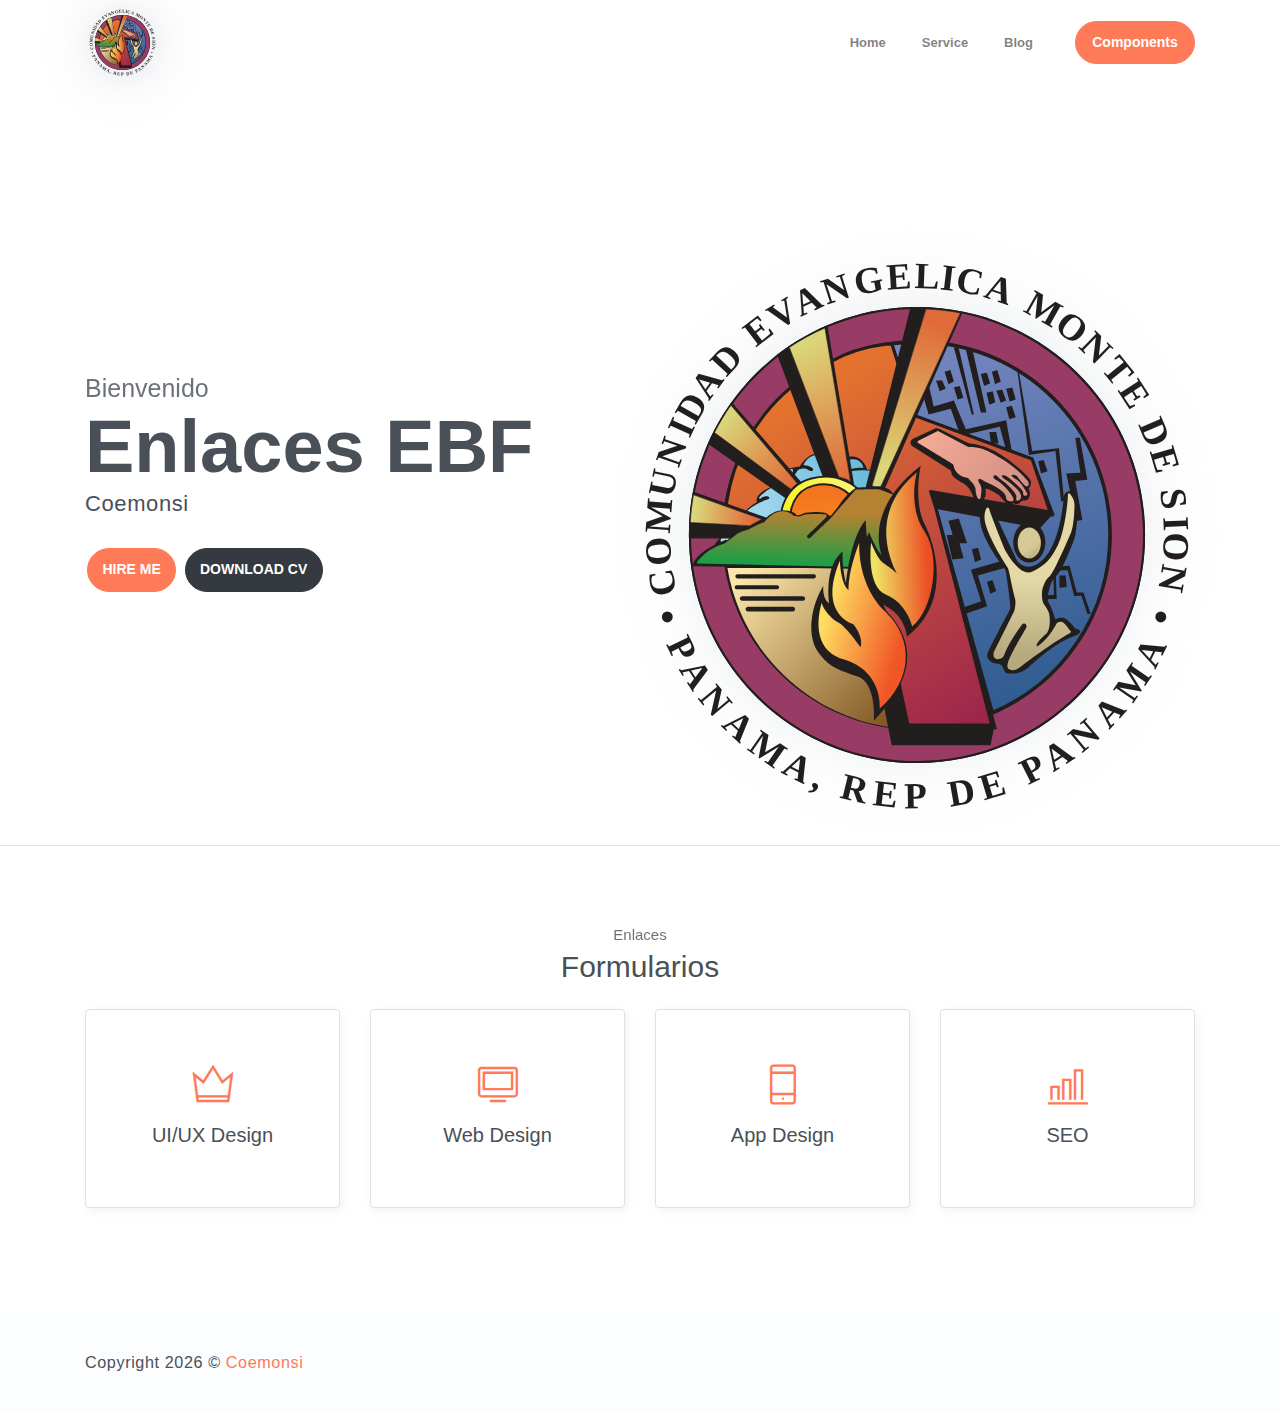
==== commit a2807f05: "modificacion index" ====
--- a/index.html
+++ b/index.html
@@ -45,54 +45,45 @@
     <header class="header" id="home">
         <div class="container">
             <div class="infos">
-                <h6 class="subtitle">hello,I'm</h6>
-                <h6 class="title">Building something</h6>
+                <h6 class="subtitle">Bienvenido</h6>
+                <h6 class="title">Enlaces EBF</h6>
                 <p>Coemonsi</p>
 
                 <div class="buttons pt-3">
                     <button class="btn btn-primary rounded">HIRE ME</button>
                     <button class="btn btn-dark rounded">DOWNLOAD CV</button>
                 </div>      
-
-                <div class="socials mt-4">
-                    <a class="social-item" href="javascript:void(0)"><i class="ti-facebook"></i></a>
-                    <a class="social-item" href="javascript:void(0)"><i class="ti-google"></i></a>
-                    <a class="social-item" href="javascript:void(0)"><i class="ti-github"></i></a>
-                    <a class="social-item" href="javascript:void(0)"><i class="ti-twitter"></i></a>
-                </div>
             </div>              
             <div class="img-holder">
-                <img src="assets/imgs/logo-coemonsi.svg" alt="">
+                <img src="assets/imgs/logo-coemonsi.svg" alt="Logo de la Iglesia">
             </div>      
-        </div>
+        </div>  
+
+
     </header>
+    <!-- End of Page Header -->
     
     <!-- Service section -->
     <section id="service" class="section">
         <div class="container text-center">
             <h6 class="subtitle">Enlaces</h6>
             <h6 class="section-title mb-4">Formularios</h6>
-            <p class="mb-5 pb-4">Aqui se encuentran todos los enlaces pertinentes de la EBF. <br></p>
 
             <div class="row">
                 <div class="col-sm-6 col-md-3 mb-4">
                     <div class="custom-card card border">
-                        <a href="https://forms.gle/XP5o217rst4uZi8W9" target="_blank">
-			<div class="card-body">
+                        <div class="card-body">
                             <i class="icon ti-crown"></i>
-                            <h5>Asistencia</h5>
+                            <h5>UI/UX Design</h5>
                         </div>
-			</a>
                     </div>
                 </div>
                 <div class="col-sm-6 col-md-3 mb-4">
                     <div class="custom-card card border">
-                        <a href="https://forms.gle/XP5o217rst4uZi8W9" target="_blank">
-			<div class="card-body">
-                            <i class="icon ti-crown"></i>
-                            <h5>Asistencia Administracion</h5>
+                        <div class="card-body">
+                            <i class="icon ti-desktop"></i>
+                            <h5>Web Design</h5>
                         </div>
-			</a>
                     </div>
                 </div>
                 <div class="col-sm-6 col-md-3 mb-4">
@@ -114,8 +105,7 @@
             </div>
         </div>
     </section>
-    <!-- End of Section -->
-
+    <!-- End of Sectoin -->
 
     <!-- Page Footer -->
     <footer class="page-footer">
@@ -123,16 +113,6 @@
             <div class="row align-items-center">
                 <div class="col-sm-6">
                     <p>Copyright <script>document.write(new Date().getFullYear())</script> &copy; <a href="http://mpinilla.me" target="_blank">Coemonsi</a></p>
-                </div>
-                <div class="col-sm-6">
-		<!--
-                    <div class="socials">
-                        <a class="social-item" href="javascript:void(0)"><i class="ti-facebook"></i></a>
-                        <a class="social-item" href="javascript:void(0)"><i class="ti-google"></i></a>
-                        <a class="social-item" href="javascript:void(0)"><i class="ti-github"></i></a>
-                        <a class="social-item" href="javascript:void(0)"><i class="ti-twitter"></i></a>
-                    </div>
-		-->
                 </div>
             </div>
         </div>
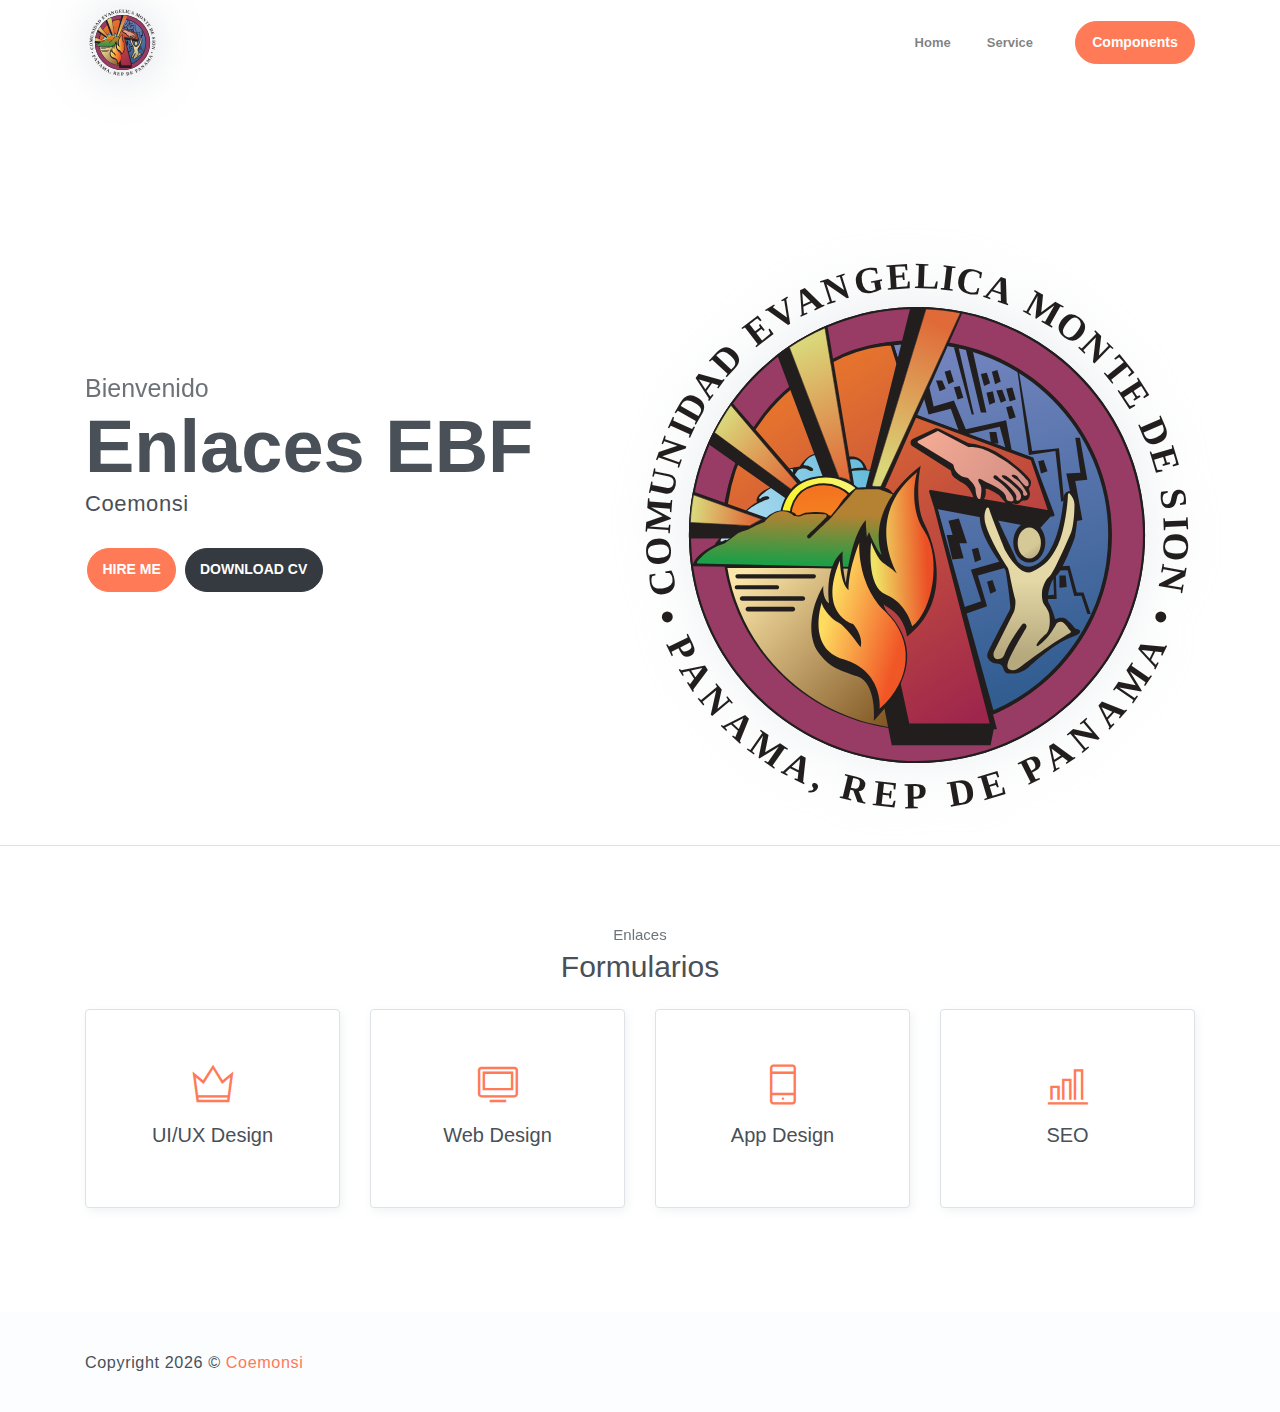
==== commit 7b50db66: "update index" ====
--- a/index.html
+++ b/index.html
@@ -29,9 +29,6 @@
                     <li class="nav-item">
                         <a class="nav-link" href="#service">Service</a>
                     </li>                   
-                    <li class="nav-item">
-                        <a class="nav-link" href="#blog">Blog</a>
-                    </li>
                     <li class="nav-item">
                         <a class="- btn btn-primary rounded ml-4" href="components.html">Components</a>
                     </li>
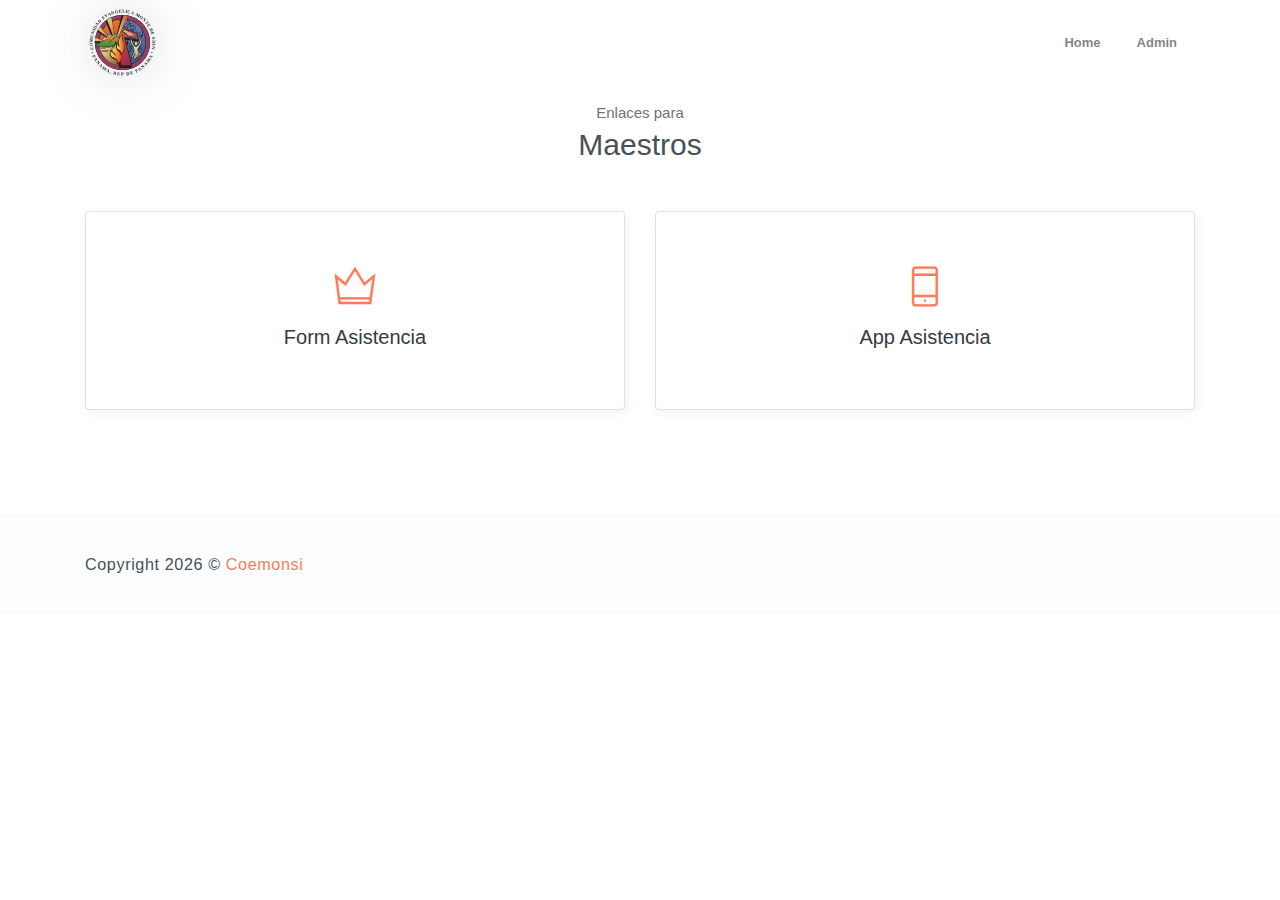
==== commit c2216c0f: "Enlaces EBF" ====
--- a/index.html
+++ b/index.html
@@ -5,7 +5,7 @@
     <meta name="viewport" content="width=device-width, initial-scale=1, shrink-to-fit=no">
     <meta name="description" content="Start your development with Steller landing page.">
     <meta name="author" content="Devcrud">
-    <title>Steller Landing page | Free Bootstrap 4.1 landing page</title>
+    <title>Enlaces EBF | Coemonsi</title>
     <!-- font icons -->
     <link rel="stylesheet" href="assets/vendors/themify-icons/css/themify-icons.css">
     <!-- Bootstrap + Steller main styles -->
@@ -27,25 +27,23 @@
                         <a class="nav-link" href="#home">Home</a>
                     </li>
                     <li class="nav-item">
-                        <a class="nav-link" href="#service">Service</a>
+                        <a class="nav-link" href="admin.html">Admin</a>
                     </li>                   
-                    <li class="nav-item">
-                        <a class="- btn btn-primary rounded ml-4" href="components.html">Components</a>
-                    </li>
                 </ul>
             </div>
         </div>          
     </nav>
     <!-- End of page navibation -->
-
+    
     <!-- Page Header -->
+    <!--
     <header class="header" id="home">
         <div class="container">
             <div class="infos">
                 <h6 class="subtitle">Bienvenido</h6>
                 <h6 class="title">Enlaces EBF</h6>
                 <p>Coemonsi</p>
-
+        
                 <div class="buttons pt-3">
                     <button class="btn btn-primary rounded">HIRE ME</button>
                     <button class="btn btn-dark rounded">DOWNLOAD CV</button>
@@ -55,49 +53,35 @@
                 <img src="assets/imgs/logo-coemonsi.svg" alt="Logo de la Iglesia">
             </div>      
         </div>  
+        
 
-
-    </header>
+    </header>-->
     <!-- End of Page Header -->
-    
+    <br>
     <!-- Service section -->
-    <section id="service" class="section">
+    <section id="home" class="section">
         <div class="container text-center">
-            <h6 class="subtitle">Enlaces</h6>
-            <h6 class="section-title mb-4">Formularios</h6>
+            <h6 class="subtitle">Enlaces para</h6>
+            <h6 class="section-title mb-4">Maestros</h6><br>
 
             <div class="row">
-                <div class="col-sm-6 col-md-3 mb-4">
+                <div class="col-sm-6 col-md- mb-4">
+                    <a href="https://forms.gle/AiVLeuhHjVU8XB1Z9" target="_blank" class="card-link">
                     <div class="custom-card card border">
                         <div class="card-body">
                             <i class="icon ti-crown"></i>
-                            <h5>UI/UX Design</h5>
+                            <h5>Form Asistencia</h5>
                         </div>
-                    </div>
+                    </div></a>
                 </div>
-                <div class="col-sm-6 col-md-3 mb-4">
-                    <div class="custom-card card border">
-                        <div class="card-body">
-                            <i class="icon ti-desktop"></i>
-                            <h5>Web Design</h5>
-                        </div>
-                    </div>
-                </div>
-                <div class="col-sm-6 col-md-3 mb-4">
+                <div class="col-sm-6 col-md- mb-4">
+                    <a href="https://www.appsheet.com/start/e6b25e69-56bf-4eb7-a91c-ff8e2f757ace" target="_blank" class="card-link">
                     <div class="custom-card card border">
                         <div class="card-body">
                             <i class="icon ti-mobile"></i>
-                            <h5>App Design</h5>
+                            <h5>App Asistencia</h5>
                         </div>
-                    </div>
-                </div>
-                <div class="col-sm-6 col-md-3 mb-4">
-                    <div class="custom-card card border">
-                        <div class="card-body">
-                            <i class="icon ti-bar-chart"></i>
-                            <h5>SEO</h5>
-                        </div>
-                    </div>
+                    </div></a>
                 </div>
             </div>
         </div>
@@ -109,7 +93,7 @@
         <div class="container">
             <div class="row align-items-center">
                 <div class="col-sm-6">
-                    <p>Copyright <script>document.write(new Date().getFullYear())</script> &copy; <a href="http://mpinilla.me" target="_blank">Coemonsi</a></p>
+                    <p>Copyright <script>document.write(new Date().getFullYear())</script> &copy; <a href="https://mpinilla.me" target="_blank">Coemonsi</a></p>
                 </div>
             </div>
         </div>
@@ -117,7 +101,10 @@
     <!-- End of page footer -->
 	
 	<!-- core  -->
-    <script src="assets/vendors/jquery/jquery-3.4.1.min.js"></script>
+    <script src="assets/vendors/jquery/jquery-3.4.1.js"></script>
     <script src="assets/js/navbar.js"></script>
+    <script src="assets/vendors/bootstrap/bootstrap.bundle.js"></script>
+    <!-- bootstrap 3 affix -->
+	<script src="assets/vendors/bootstrap/bootstrap.affix.js"></script>
 </body>
 </html>
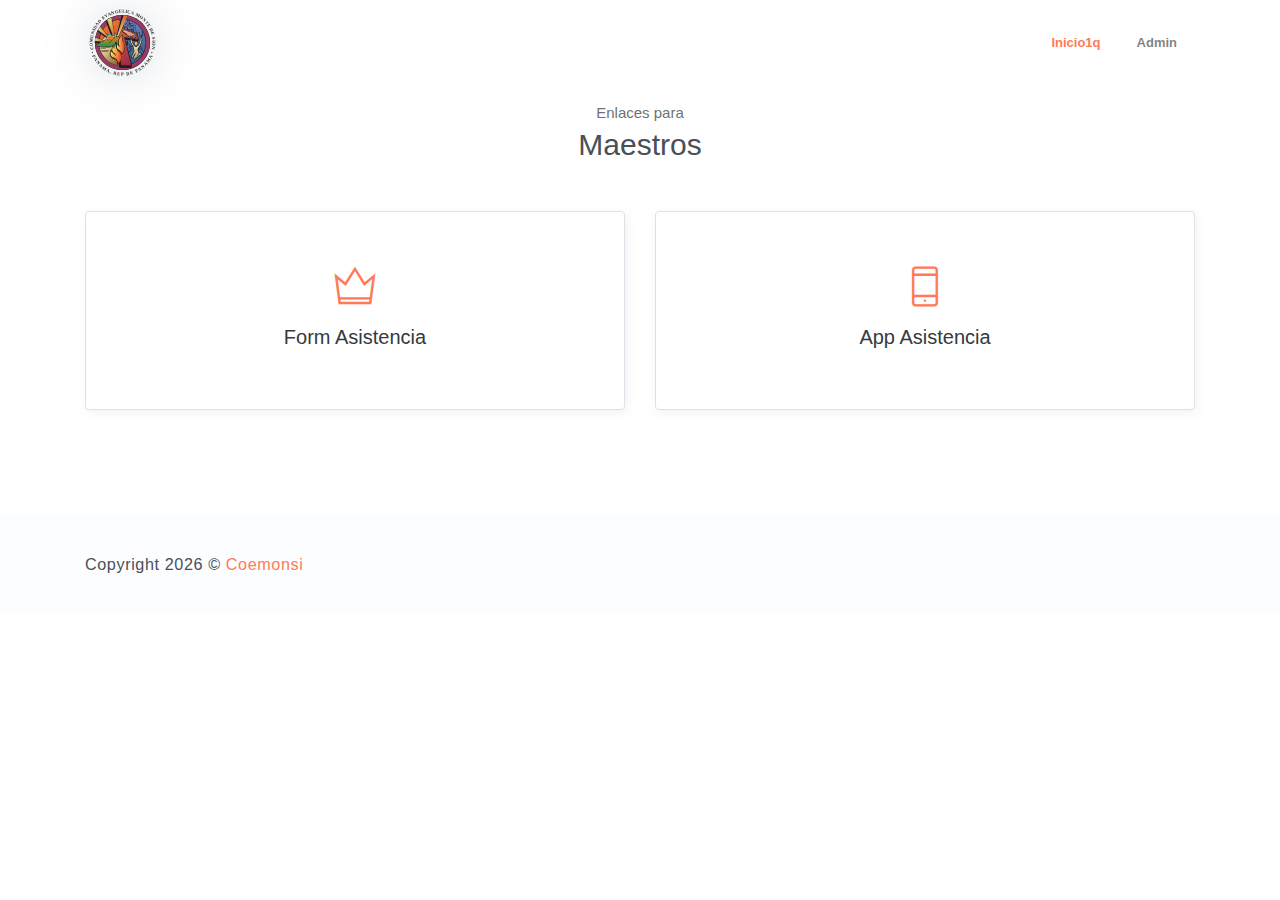
==== commit a6bda075: "Update index.html" ====
--- a/index.html
+++ b/index.html
@@ -24,7 +24,7 @@
             <div class="collapse navbar-collapse" id="navbarSupportedContent">
                 <ul class="navbar-nav ml-auto align-items-center">
                     <li class="nav-item">
-                        <a class="nav-link" href="#home">Home</a>
+                        <a class="nav-link" href="#home">Inicio1q</a>
                     </li>
                     <li class="nav-item">
                         <a class="nav-link" href="admin.html">Admin</a>
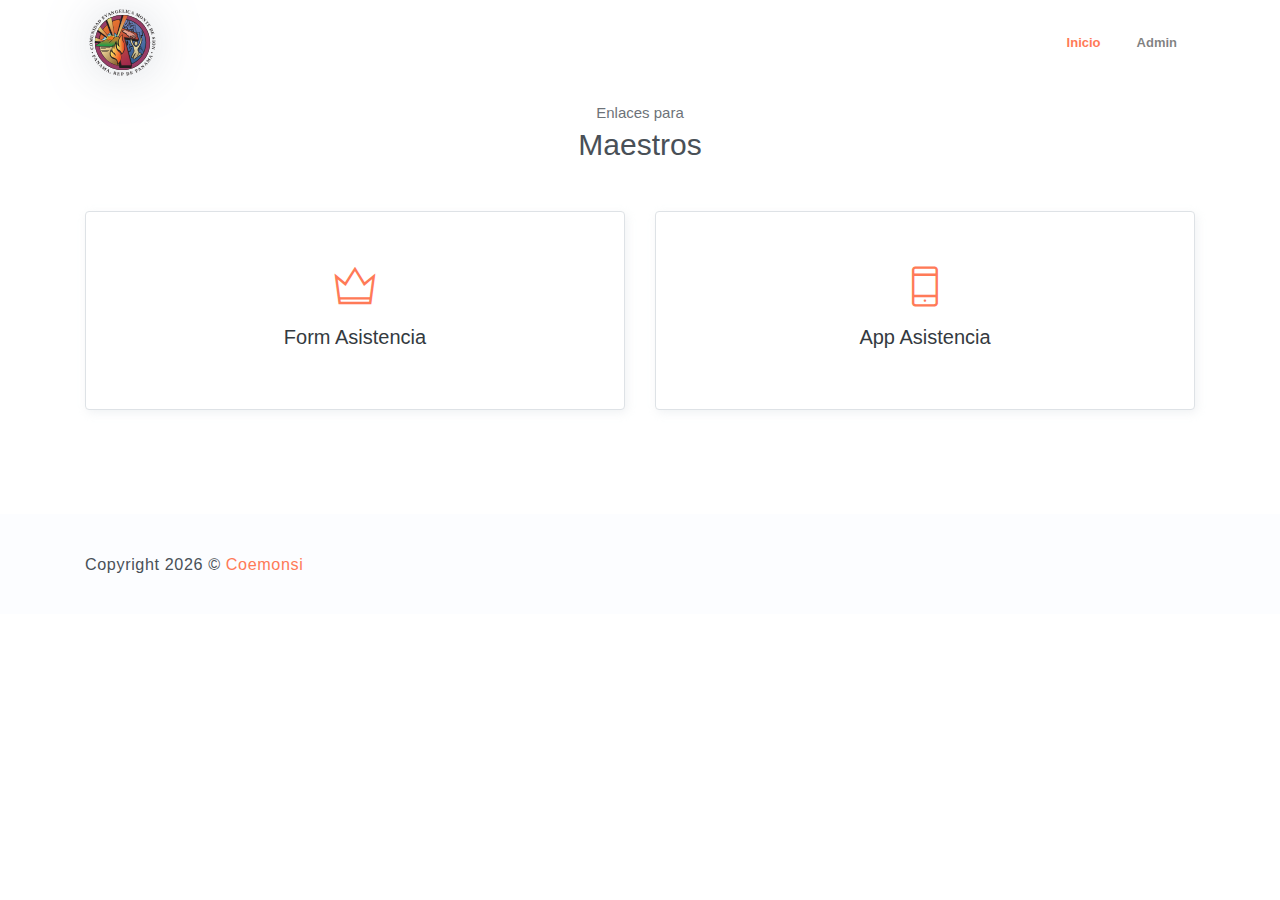
==== commit c7326d93: "Update index.html" ====
--- a/index.html
+++ b/index.html
@@ -24,7 +24,7 @@
             <div class="collapse navbar-collapse" id="navbarSupportedContent">
                 <ul class="navbar-nav ml-auto align-items-center">
                     <li class="nav-item">
-                        <a class="nav-link" href="#home">Inicio1q</a>
+                        <a class="nav-link" href="#home">Inicio</a>
                     </li>
                     <li class="nav-item">
                         <a class="nav-link" href="admin.html">Admin</a>
